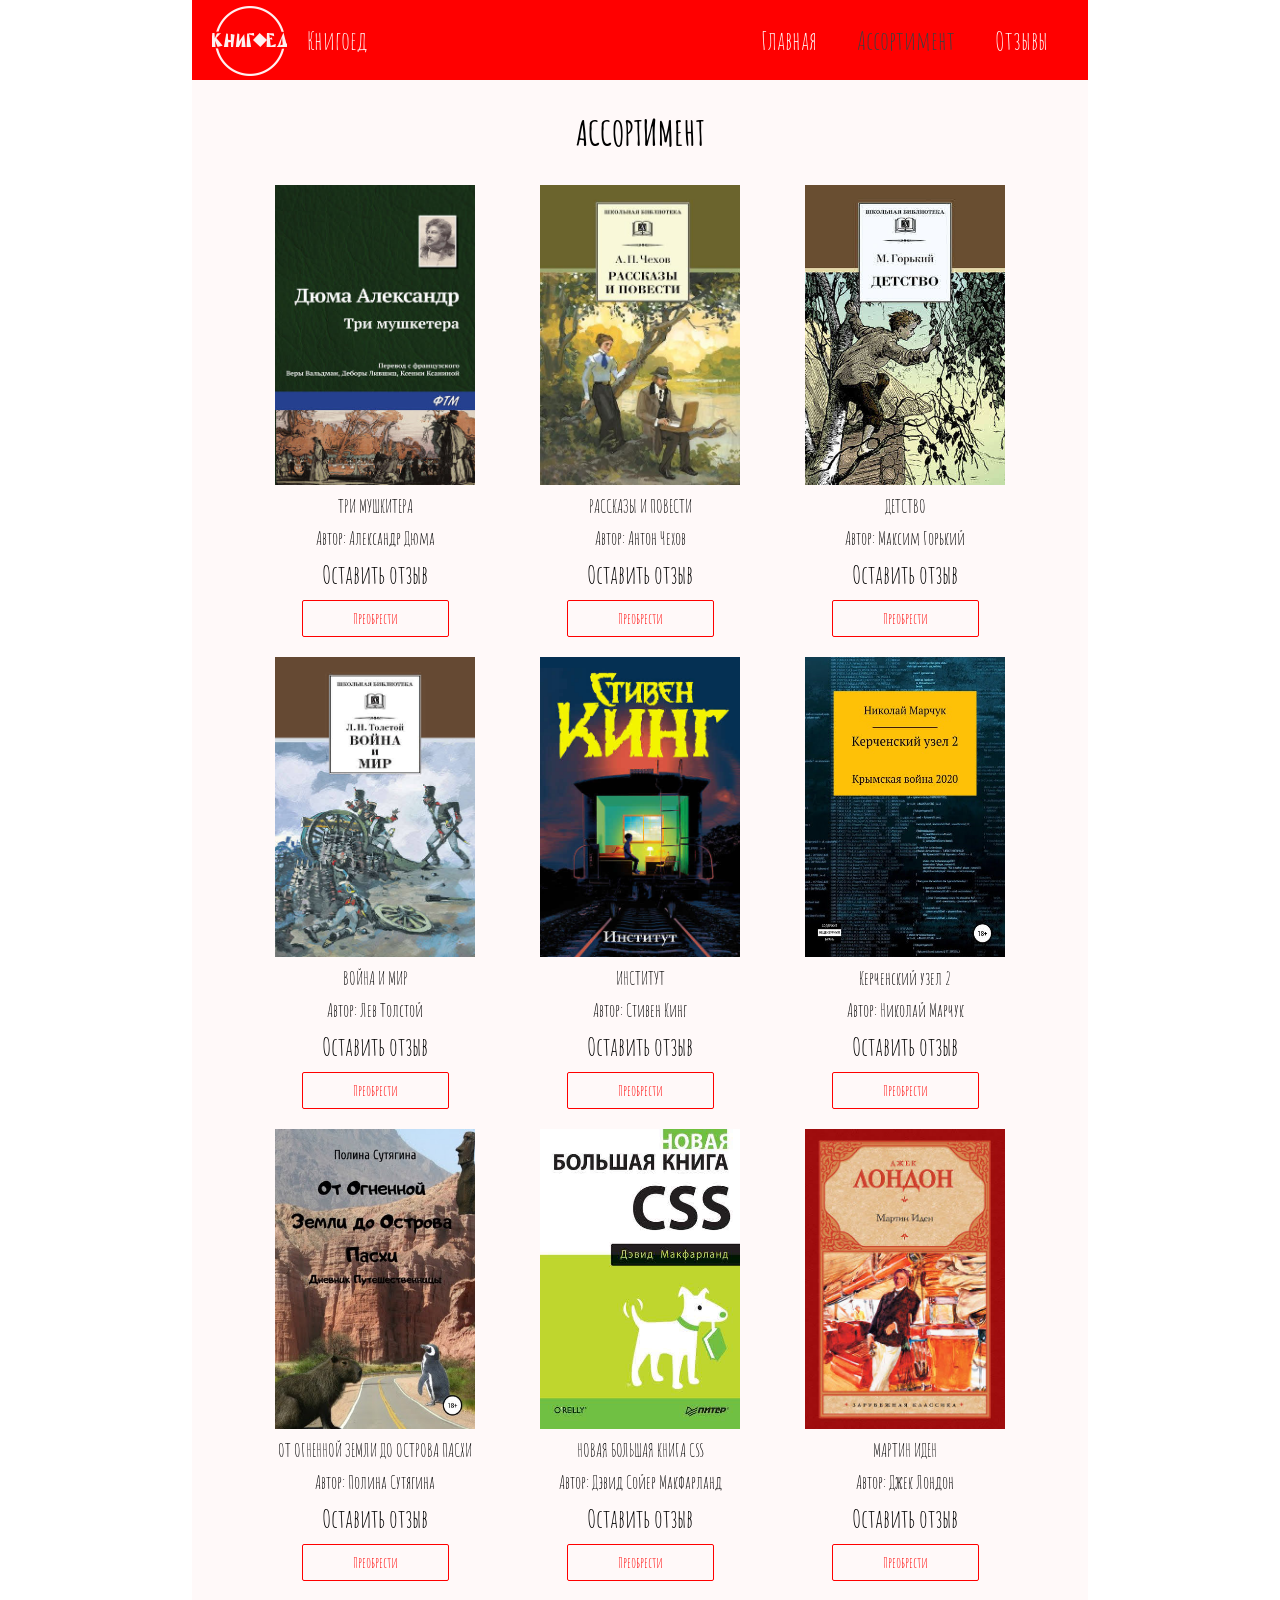
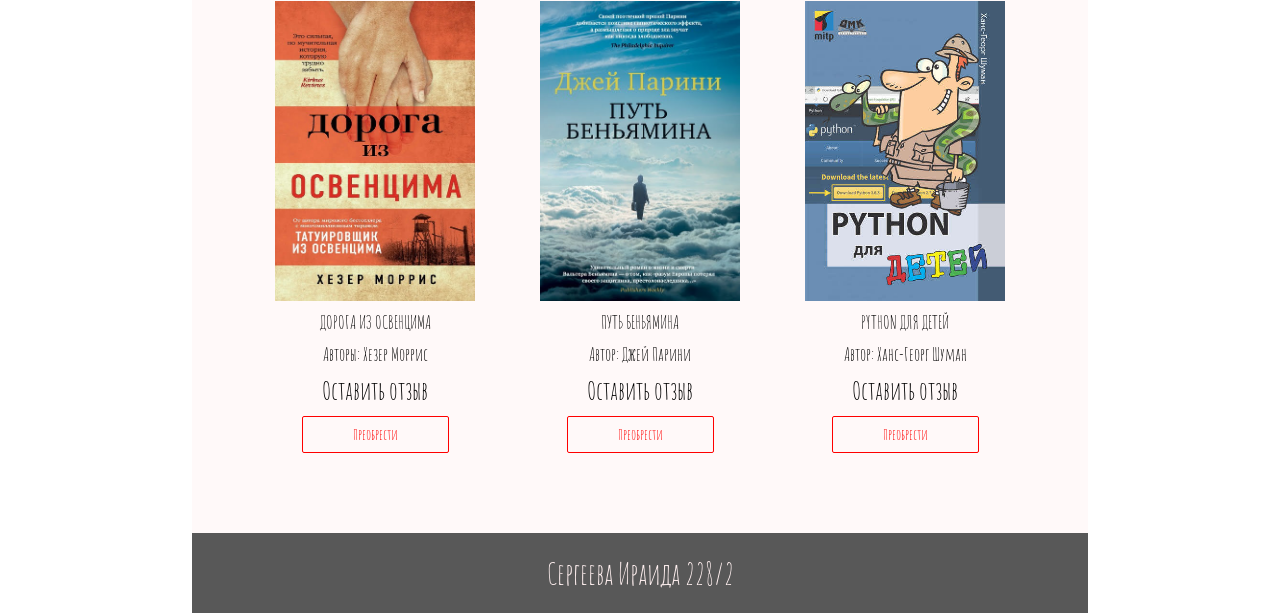
==== src/Assortment.html @ 04b0a1f3 "Strucrure change" ====
<!DOCTYPE html>
<html lang="RU">
  <head>
    <meta charset="utf-8" />
    <title>Ассортимент</title>
    <link
      href="https://fonts.googleapis.com/css2?family=Amatic+SC:wght@700&display=swap"
      rel="stylesheet"
    />
    <link rel="stylesheet" href="./style/Style_assortment.css" type="text/css" />
  </head>
  <body>
    <header>
      <div class="menu">
        <img src="./pictures/logo.png" alt="" width="75" height="75" />
        <div id="book"><a href="Bookstore.html">Книгоед</a></div>
        <div><a href="Bookstore.html">Главная</a></div>
        <div><a href="Assortment.html">Ассортимент</a></div>
        <div><a href="Reviews.html">Отзывы</a></div>
      </div>
    </header>
    <main>
      <article>
        <h2>АССОРТИМЕНТ</h2>
        <div class="books">
          <div class="book">
            <img src="./pictures/DUMA.jpg" alt="" width="200" height="300" />
            <div><a>ТРИ МУШКИТЕРА</a></div>
            <div><a>Автор: Александр Дюма</a></div>
            <div><a href="Reviews.html">Оставить отзыв</a></div>
            <button onclick="document.location='Buy.html'" type="button">
              Преобрести
            </button>
          </div>
          <div class="book">
            <img src="./pictures/CHEHOV.jpg" alt="" width="200" height="300" />
            <div><a>РАССКАЗЫ И ПОВЕСТИ</a></div>
            <div><a>Автор: Антон Чехов</a></div>
            <div><a href="Reviews.html">Оставить отзыв</a></div>
            <button type="button">Преобрести</button>
          </div>
          <div class="book">
            <img src="./pictures/GORKIY.jpg" alt="" width="200" height="300" />
            <div><a>ДЕТСТВО</a></div>
            <div><a>Автор: Максим Горький</a></div>
            <div><a href="Reviews.html">Оставить отзыв</a></div>
            <button type="button">Преобрести</button>
          </div>
          <div class="book">
            <img src="./pictures/TOLSTOY.jpg" alt="" width="200" height="300" />
            <div><a>ВОЙНА И МИР</a></div>
            <div><a>Автор: Лев Толстой</a></div>
            <div><a href="Reviews.html">Оставить отзыв</a></div>
            <button type="button">Преобрести</button>
          </div>
          <div class="book">
            <img src="./pictures/KING.jpg" alt="" width="200" height="300" />
            <div><a>ИНСТИТУТ</a></div>
            <div><a>Автор: Стивен Кинг</a></div>
            <div><a href="Reviews.html">Оставить отзыв</a></div>
            <button type="button">Преобрести</button>
          </div>
          <div class="book">
            <img src="./pictures/MARCHUK.jpg" alt="" width="200" height="300" />
            <div><a>Керченский узел 2</a></div>
            <div><a>Автор: Николай Марчук</a></div>
            <div><a href="Reviews.html">Оставить отзыв</a></div>
            <button type="button">Преобрести</button>
          </div>
          <div class="book">
            <img
              src="./pictures/SUTYAGINA.jpg"
              alt=""
              width="200"
              height="300"
            />
            <div><a>ОТ ОГНЕННОЙ ЗЕМЛИ ДО ОСТРОВА ПАСХИ</a></div>
            <div><a>Автор: Полина Сутягина</a></div>
            <div><a href="Reviews.html">Оставить отзыв</a></div>
            <button type="button">Преобрести</button>
          </div>
          <div class="book">
            <img
              src="./pictures/MAKFARLAND.jpg"
              alt=""
              width="200"
              height="300"
            />
            <div><a>НОВАЯ БОЛЬШАЯ КНИГА CSS</a></div>
            <div><a>Автор: Дэвид Сойер Макфарланд</a></div>
            <div><a href="Reviews.html">Оставить отзыв</a></div>
            <button type="button">Преобрести</button>
          </div>
          <div class="book">
            <img src="./pictures/LONDON.jpg" alt="" width="200" height="300" />
            <div><a>МАРТИН ИДЕН</a></div>
            <div><a>Автор: Джек Лондон</a></div>
            <div><a href="Reviews.html">Оставить отзыв</a></div>
            <button type="button">Преобрести</button>
          </div>
          <div class="book">
            <img src="./pictures/MORRIS.jpg" alt="" width="200" height="300" />
            <div><a>ДОРОГА ИЗ ОСВЕНЦИМА</a></div>
            <div><a>Авторы: Хезер Моррис</a></div>
            <div><a href="Reviews.html">Оставить отзыв</a></div>
            <button type="button">Преобрести</button>
          </div>
          <div class="book">
            <img src="./pictures/PARINI.jpg" alt="" width="200" height="300" />
            <div><a>ПУТЬ БЕНЬЯМИНА</a></div>
            <div><a>Автор: Джей Парини</a></div>
            <div><a href="Reviews.html">Оставить отзыв</a></div>
            <button type="button">Преобрести</button>
          </div>
          <div class="book">
            <img src="./pictures/SHUMAN.jpg" alt="" width="200" height="300" />
            <div><a>PYTHON ДЛЯ ДЕТЕЙ</a></div>
            <div><a>Автор: Ханс-Георг Шуман</a></div>
            <div><a href="Reviews.html">Оставить отзыв</a></div>
            <button type="button">Преобрести</button>
          </div>
        </div>
      </article>
    </main>
    <footer>
      <p>Сергеева Ираида 228/2</p>
    </footer>
  </body>
</html>
---- src/style/Style_assortment.css ----
* {
  cursor: default;
  margin: 0;
  padding: 0;
  color: rgb(255, 240, 240);
}
body {
  content: "";
  background: url(pictures/background.png);
  font-family: "Amatic SC", cursive;
}
header {
  display: flex;
  flex-direction: column;
  justify-content: center;
  margin: 0 auto;
  width: 70%;
}
.menu {
  display: flex;
  align-items: center;
  align-content: space-between;
  background: red;
  height: 80px;
  padding: 0px 20px;
}
.menu > div {
  padding: 0px 20px;
}
.menu div a {
  text-decoration: none;
  font-size: 26px;
  color: rgb(255, 240, 240);
}
#book {
  margin-right: auto;
}
.menu div:nth-of-type(3) a {
  color: rgb(63, 63, 63);
}
.menu > div > a:hover {
  cursor: pointer;
  transform: scale(1.25);
}

main {
  display: flex;
  flex-direction: column;
  justify-content: center;
  margin: 0 auto;
  width: 70%;
  background: rgb(255, 249, 249);
}
main article {
  display: flex;
  justify-content: center;
  flex-wrap: wrap;
  padding-top: 30px;
}
main .books {
  display: flex;
  align-content: space-between;
  flex-wrap: wrap;
  padding: 30px 0;
  justify-content: center;
  align-items: center;
}
main article:last-of-type {
  padding-bottom: 30px;
}
main article h2,
main article a {
  text-decoration: none;
  font-size: 35px;
  color: black;
}
main .books .book {
  display: flex;
  flex-direction: column;
  align-items: center;
  text-align: center;
  padding: 0 20px;
  width: 225px;
}
main .books .book a {
  font-size: 18px;
}
main .books .book div:first-of-type {
  padding: 10px 0;
}
main .books .book div {
  padding-bottom: 10px;
}
main .books .book div:last-of-type a {
  font-size: 25px;
}
main .book > div:last-of-type a:hover {
  cursor: pointer;
}
main button {
  cursor: pointer;
  color: red;
  cursor: pointer;
  font-family: "Amatic SC", cursive;
  border: 1px solid red;
  background: rgb(255, 249, 249);
  font-size: 15px;
  padding: 8px 50px;
  border-radius: 2px;
  margin-bottom: 20px;
}

main button:hover {
  transform: scale(1.25);
  cursor: pointer;
}

main button footer {
  display: flex;
  flex-direction: column;
  justify-content: center;
  align-items: center;
  margin: 0 auto;
  width: 70%;
  height: 80px;
  background: rgb(88, 88, 88);
}

footer {
  display: flex;
  flex-direction: column;
  justify-content: center;
  align-items: center;
  margin: 0 auto;
  width: 70%;
  height: 80px;
  background: rgb(88, 88, 88);
}
footer p {
  font-size: 30px;
}
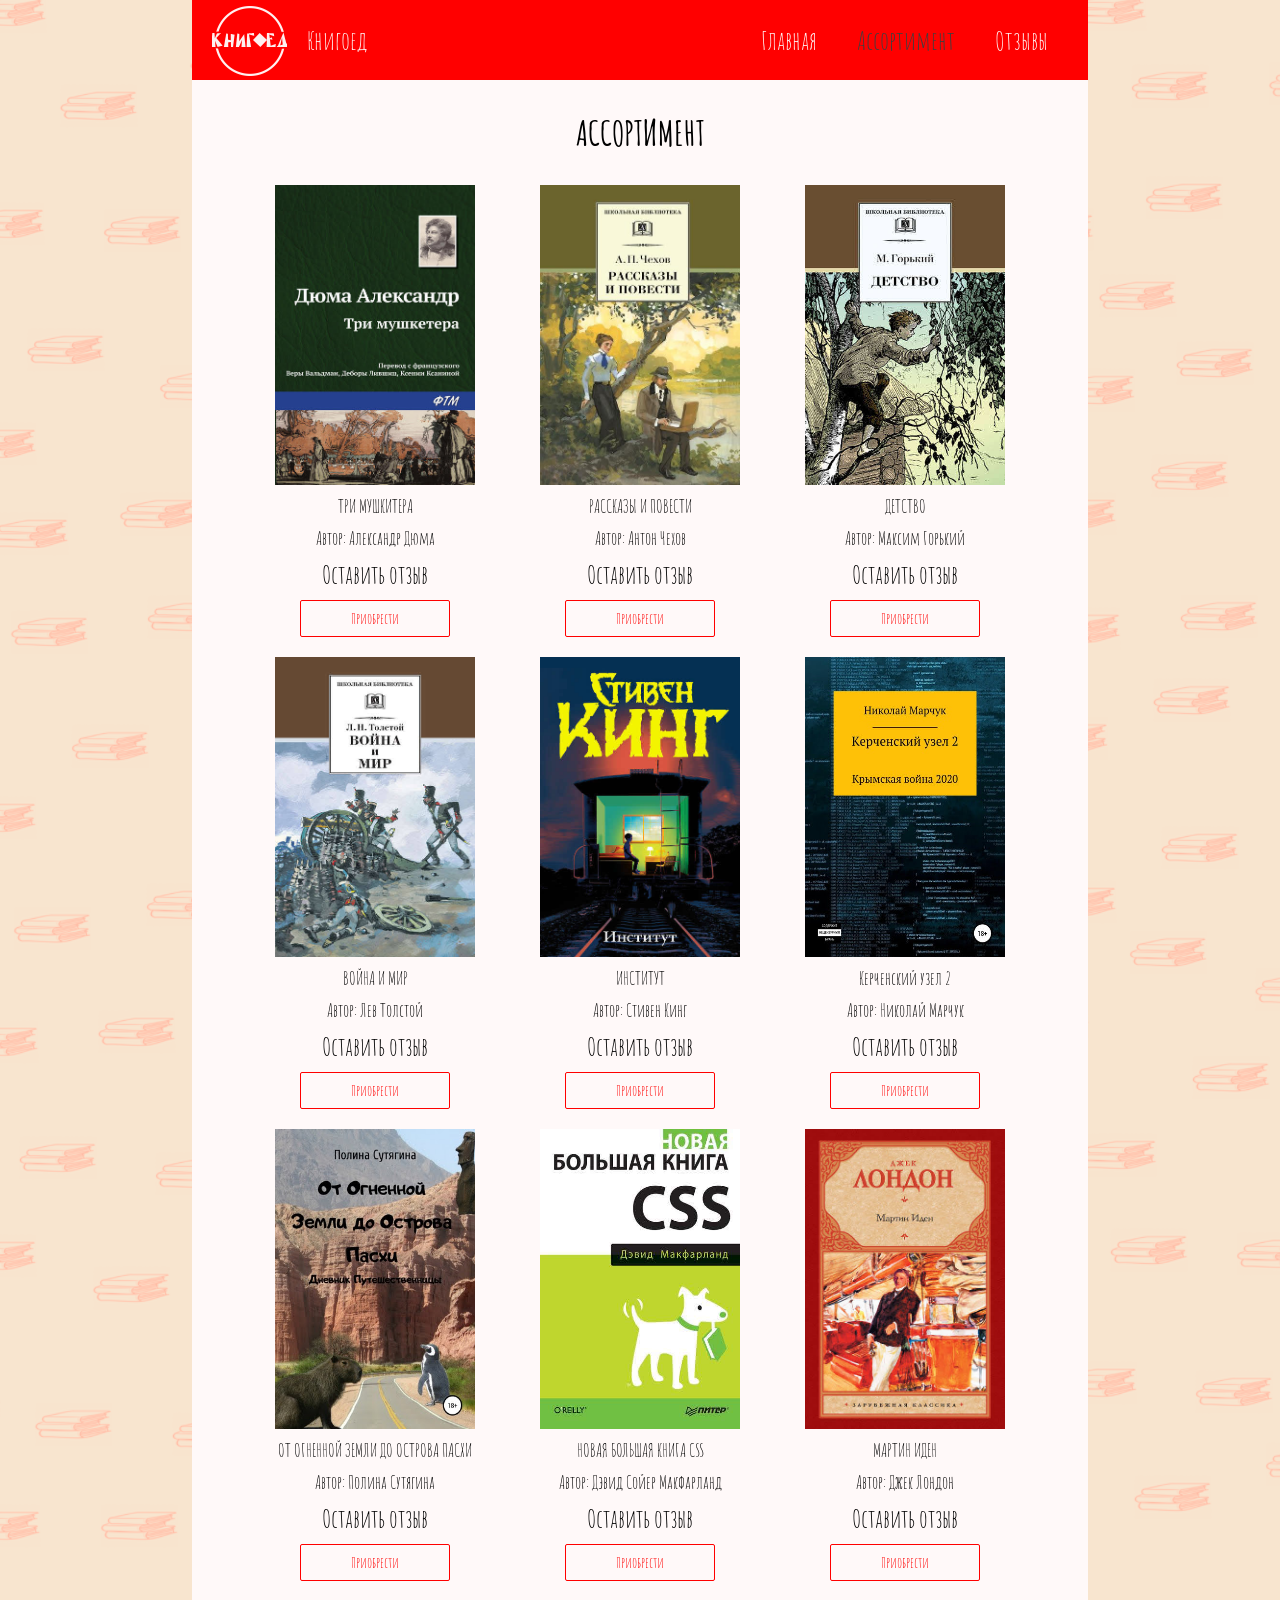
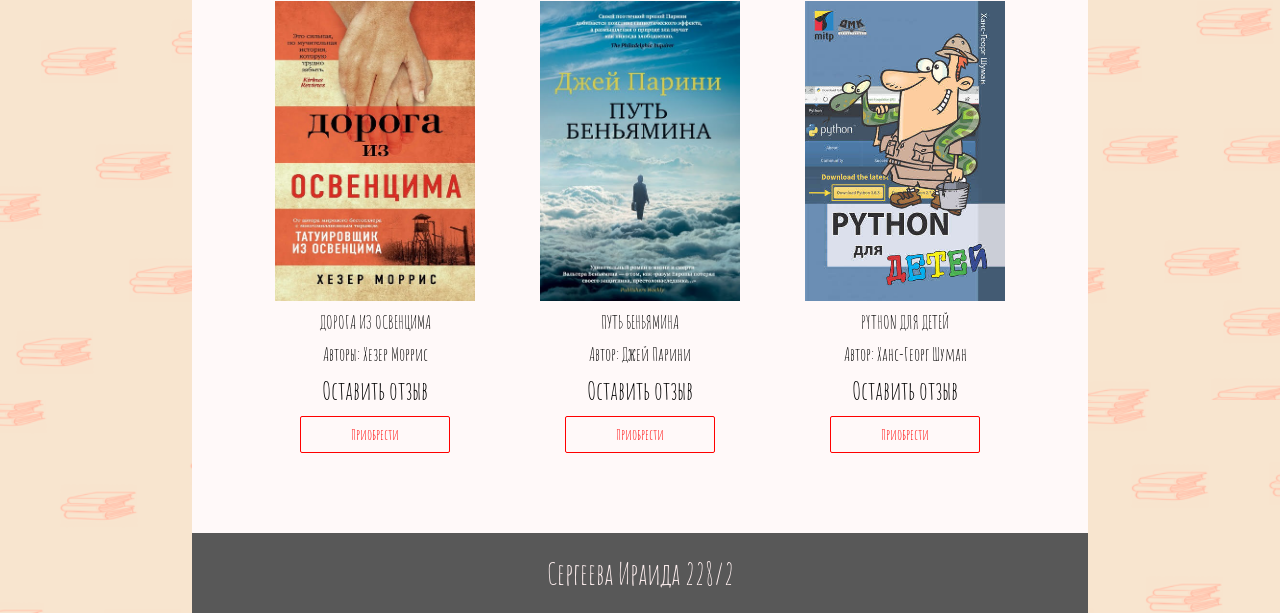
==== commit 146c78c2: "Fixed bugs" ====
--- a/src/Assortment.html
+++ b/src/Assortment.html
@@ -29,7 +29,7 @@
             <div><a>Автор: Александр Дюма</a></div>
             <div><a href="Reviews.html">Оставить отзыв</a></div>
             <button onclick="document.location='Buy.html'" type="button">
-              Преобрести
+              Приобрести
             </button>
           </div>
           <div class="book">
@@ -37,35 +37,35 @@
             <div><a>РАССКАЗЫ И ПОВЕСТИ</a></div>
             <div><a>Автор: Антон Чехов</a></div>
             <div><a href="Reviews.html">Оставить отзыв</a></div>
-            <button type="button">Преобрести</button>
+            <button type="button">Приобрести</button>
           </div>
           <div class="book">
             <img src="./pictures/GORKIY.jpg" alt="" width="200" height="300" />
             <div><a>ДЕТСТВО</a></div>
             <div><a>Автор: Максим Горький</a></div>
             <div><a href="Reviews.html">Оставить отзыв</a></div>
-            <button type="button">Преобрести</button>
+            <button type="button">Приобрести</button>
           </div>
           <div class="book">
             <img src="./pictures/TOLSTOY.jpg" alt="" width="200" height="300" />
             <div><a>ВОЙНА И МИР</a></div>
             <div><a>Автор: Лев Толстой</a></div>
             <div><a href="Reviews.html">Оставить отзыв</a></div>
-            <button type="button">Преобрести</button>
+            <button type="button">Приобрести</button>
           </div>
           <div class="book">
             <img src="./pictures/KING.jpg" alt="" width="200" height="300" />
             <div><a>ИНСТИТУТ</a></div>
             <div><a>Автор: Стивен Кинг</a></div>
             <div><a href="Reviews.html">Оставить отзыв</a></div>
-            <button type="button">Преобрести</button>
+            <button type="button">Приобрести</button>
           </div>
           <div class="book">
             <img src="./pictures/MARCHUK.jpg" alt="" width="200" height="300" />
             <div><a>Керченский узел 2</a></div>
             <div><a>Автор: Николай Марчук</a></div>
             <div><a href="Reviews.html">Оставить отзыв</a></div>
-            <button type="button">Преобрести</button>
+            <button type="button">Приобрести</button>
           </div>
           <div class="book">
             <img
@@ -77,7 +77,7 @@
             <div><a>ОТ ОГНЕННОЙ ЗЕМЛИ ДО ОСТРОВА ПАСХИ</a></div>
             <div><a>Автор: Полина Сутягина</a></div>
             <div><a href="Reviews.html">Оставить отзыв</a></div>
-            <button type="button">Преобрести</button>
+            <button type="button">Приобрести</button>
           </div>
           <div class="book">
             <img
@@ -89,35 +89,35 @@
             <div><a>НОВАЯ БОЛЬШАЯ КНИГА CSS</a></div>
             <div><a>Автор: Дэвид Сойер Макфарланд</a></div>
             <div><a href="Reviews.html">Оставить отзыв</a></div>
-            <button type="button">Преобрести</button>
+            <button type="button">Приобрести</button>
           </div>
           <div class="book">
             <img src="./pictures/LONDON.jpg" alt="" width="200" height="300" />
             <div><a>МАРТИН ИДЕН</a></div>
             <div><a>Автор: Джек Лондон</a></div>
             <div><a href="Reviews.html">Оставить отзыв</a></div>
-            <button type="button">Преобрести</button>
+            <button type="button">Приобрести</button>
           </div>
           <div class="book">
             <img src="./pictures/MORRIS.jpg" alt="" width="200" height="300" />
             <div><a>ДОРОГА ИЗ ОСВЕНЦИМА</a></div>
             <div><a>Авторы: Хезер Моррис</a></div>
             <div><a href="Reviews.html">Оставить отзыв</a></div>
-            <button type="button">Преобрести</button>
+            <button type="button">Приобрести</button>
           </div>
           <div class="book">
             <img src="./pictures/PARINI.jpg" alt="" width="200" height="300" />
             <div><a>ПУТЬ БЕНЬЯМИНА</a></div>
             <div><a>Автор: Джей Парини</a></div>
             <div><a href="Reviews.html">Оставить отзыв</a></div>
-            <button type="button">Преобрести</button>
+            <button type="button">Приобрести</button>
           </div>
           <div class="book">
             <img src="./pictures/SHUMAN.jpg" alt="" width="200" height="300" />
             <div><a>PYTHON ДЛЯ ДЕТЕЙ</a></div>
             <div><a>Автор: Ханс-Георг Шуман</a></div>
             <div><a href="Reviews.html">Оставить отзыв</a></div>
-            <button type="button">Преобрести</button>
+            <button type="button">Приобрести</button>
           </div>
         </div>
       </article>
--- a/src/style/Style_assortment.css
+++ b/src/style/Style_assortment.css
@@ -6,7 +6,7 @@
 }
 body {
   content: "";
-  background: url(pictures/background.png);
+  background: url('../../src/pictures/background.png');
   font-family: "Amatic SC", cursive;
 }
 header {
